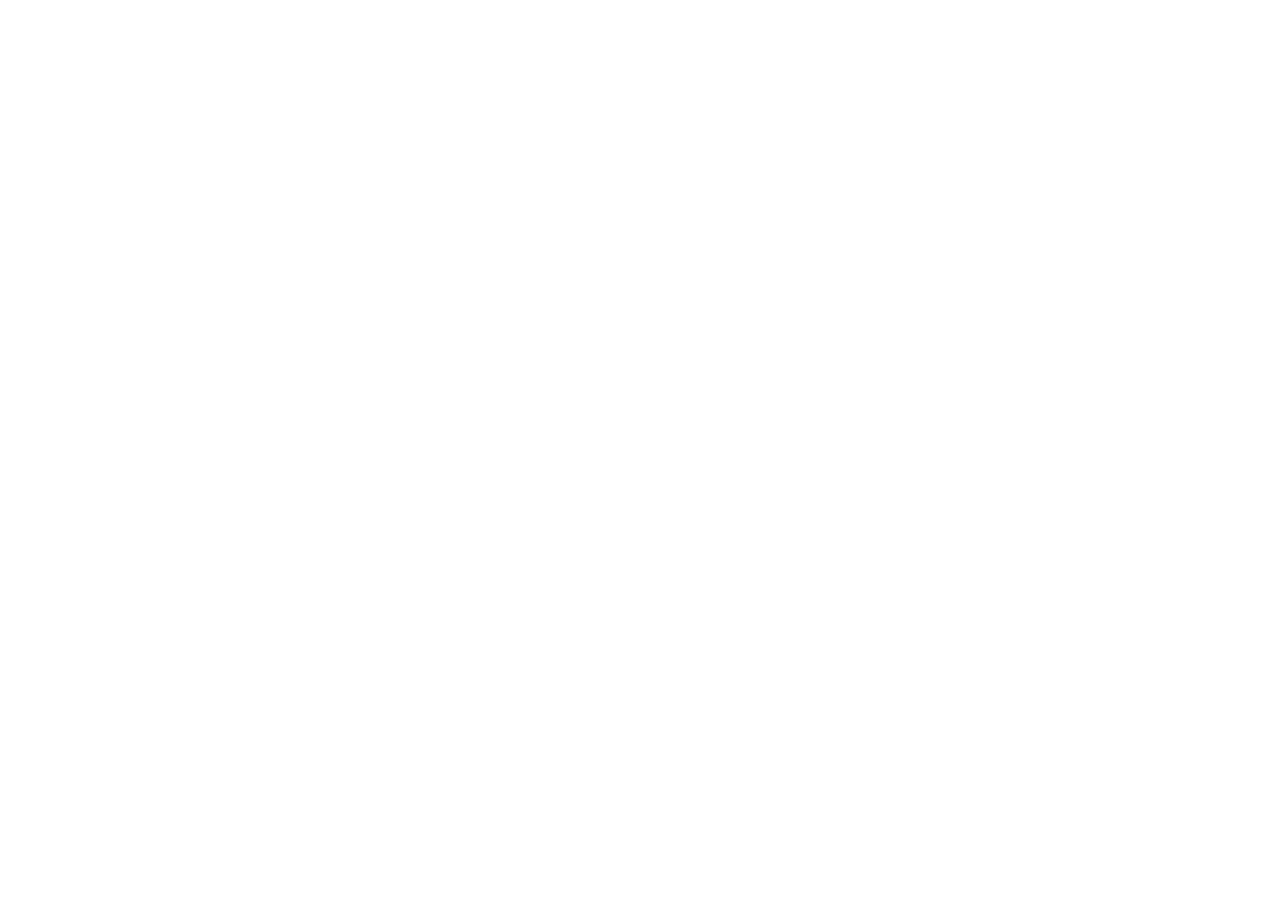
==== index.html @ 82bec4eb "ajout index.html" ====
<!DOCTYPE html>
<html lang="en">
<head>
    <meta charset="UTF-8">
    <meta http-equiv="X-UA-Compatible" content="IE=edge">
    <meta name="viewport" content="width=device-width, initial-scale=1.0">
    <title>Accueil – Robbie Lens Photographie</title>
</head>
<body>
   <!-- ceci est un commentare  -->
</body>
</html>
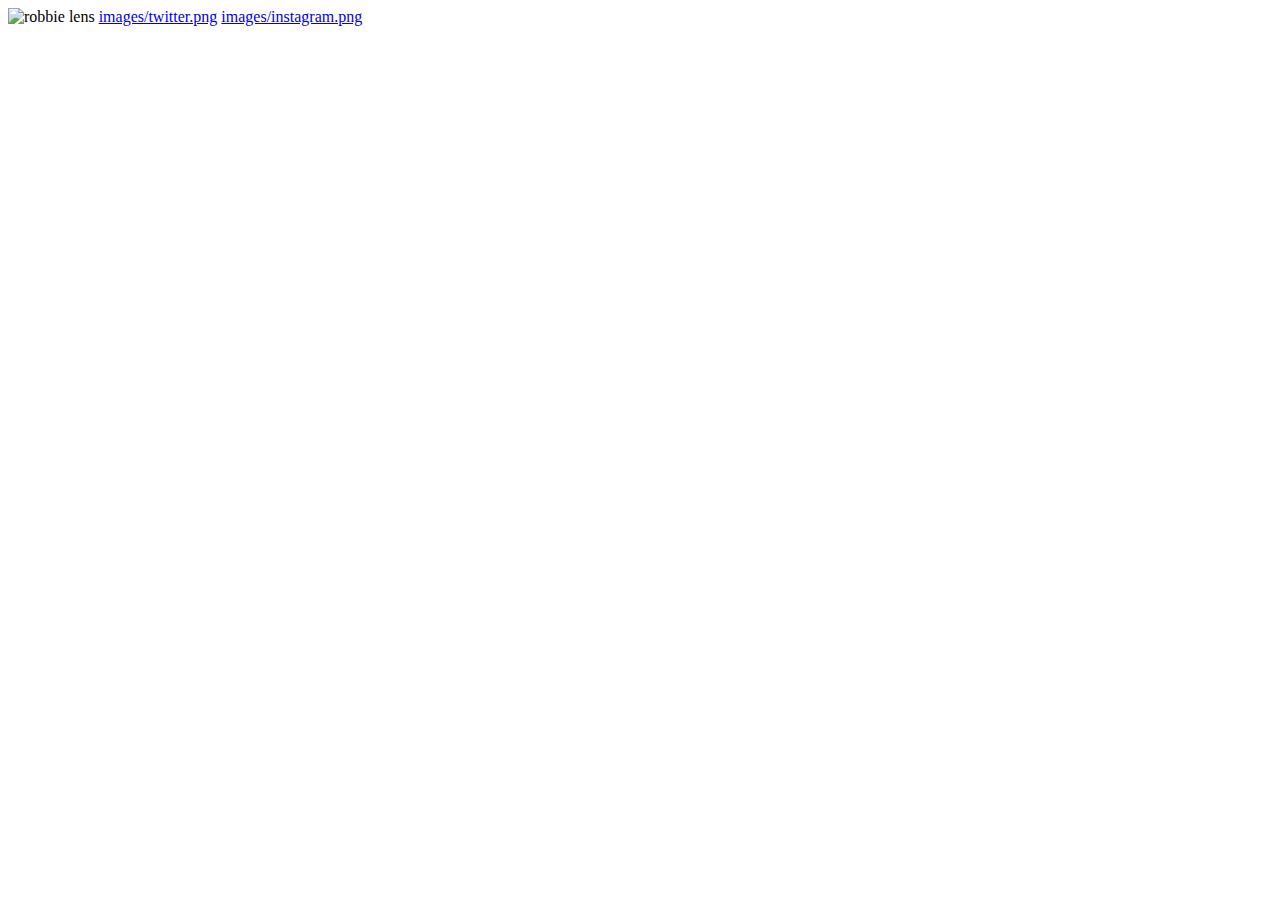
==== commit 51ae1d1b: "ajout des images" ====
--- a/index.html
+++ b/index.html
@@ -5,8 +5,13 @@
     <meta http-equiv="X-UA-Compatible" content="IE=edge">
     <meta name="viewport" content="width=device-width, initial-scale=1.0">
     <title>Accueil – Robbie Lens Photographie</title>
+
 </head>
 <body>
    <!-- ceci est un commentare  -->
+<img src="images/robbie-lens.png" alt="robbie lens">
+
+   <a href="https://twitter.com/">images/twitter.png</a>
+<a href="https://www.instagram.com/">images/instagram.png</a>
 </body>
 </html>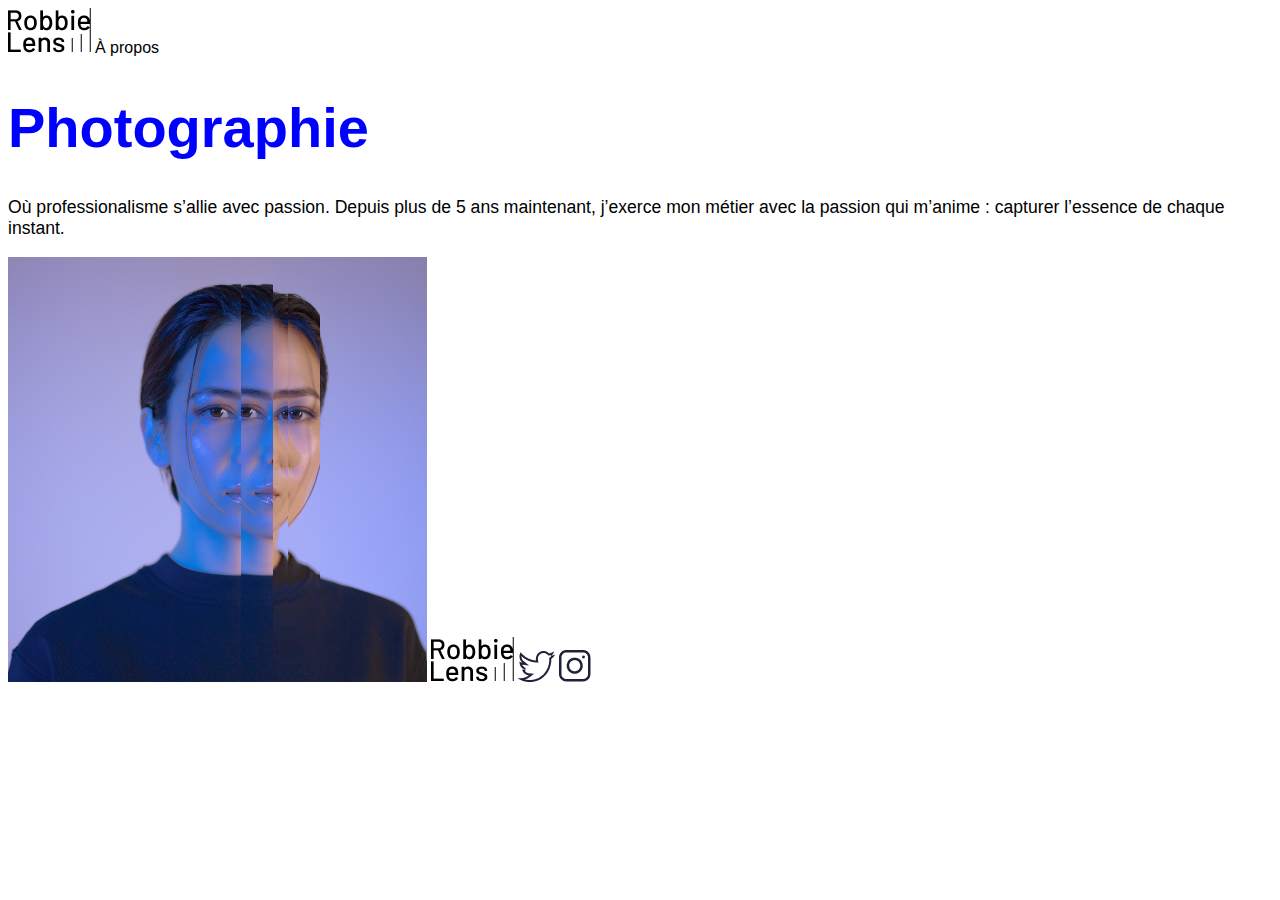
==== commit 4dbe0030: "exercice dur les fonts" ====
--- a/index.html
+++ b/index.html
@@ -5,13 +5,32 @@
     <meta http-equiv="X-UA-Compatible" content="IE=edge">
     <meta name="viewport" content="width=device-width, initial-scale=1.0">
     <title>Accueil – Robbie Lens Photographie</title>
+<link rel="stylesheet" href="style.css">
+</head>
 
-</head>
 <body>
-   <!-- ceci est un commentare  -->
-<img src="images/robbie-lens.png" alt="robbie lens">
 
-   <a href="https://twitter.com/">images/twitter.png</a>
-<a href="https://www.instagram.com/">images/instagram.png</a>
+   <div>
+   <img src="images/logo.png" alt="Logo Robbie Lens">
+   <a href="a-propos.html">À propos</a>
+</div>
+
+   <h1>Photographie</h1>
+   <p>
+       Où <span>professionalisme</span> s’allie avec <span>passion</span>. Depuis plus de 5 ans maintenant, j’exerce mon métier avec la passion
+       qui m’anime : capturer l’essence de chaque instant.
+   </p>
+
+   <div>
+   <img src="images/robbie-lens.png" alt="Portrait de la photographe Robbie Lens">
+   <img src="images/logo.png" alt="Logo Robbie Lens">
+   <a target="_blank" href="https://twitter.com/">
+       <img src="images/twitter.png" alt="Logo Twitter">
+   </a>
+   <a target="_blank" href="https://www.instagram.com/">
+       <img src="images/instagram.png" alt="Logo Instagram">
+   </a>
+
+</div>
 </body>
 </html>--- a/style.css
+++ b/style.css
@@ -0,0 +1,27 @@
+h1 {
+    color: blue;
+    font-size: 3.5em;
+    font-family: 'Montserrat', sans-serif;
+}
+a{
+    color: black;
+    text-decoration: none;
+    font-size: 1em;
+    font-family: 'Manrope', sans-serif;
+}
+em{
+    color: #A5B4FC;
+    font-style: normal;
+}
+
+p{
+font-size: 1.1em;
+font-family: 'Manrope', sans-serif;
+
+}
+
+ul{
+    font-size: 1.1em;
+    font-family: 'Manrope', sans-serif;
+
+}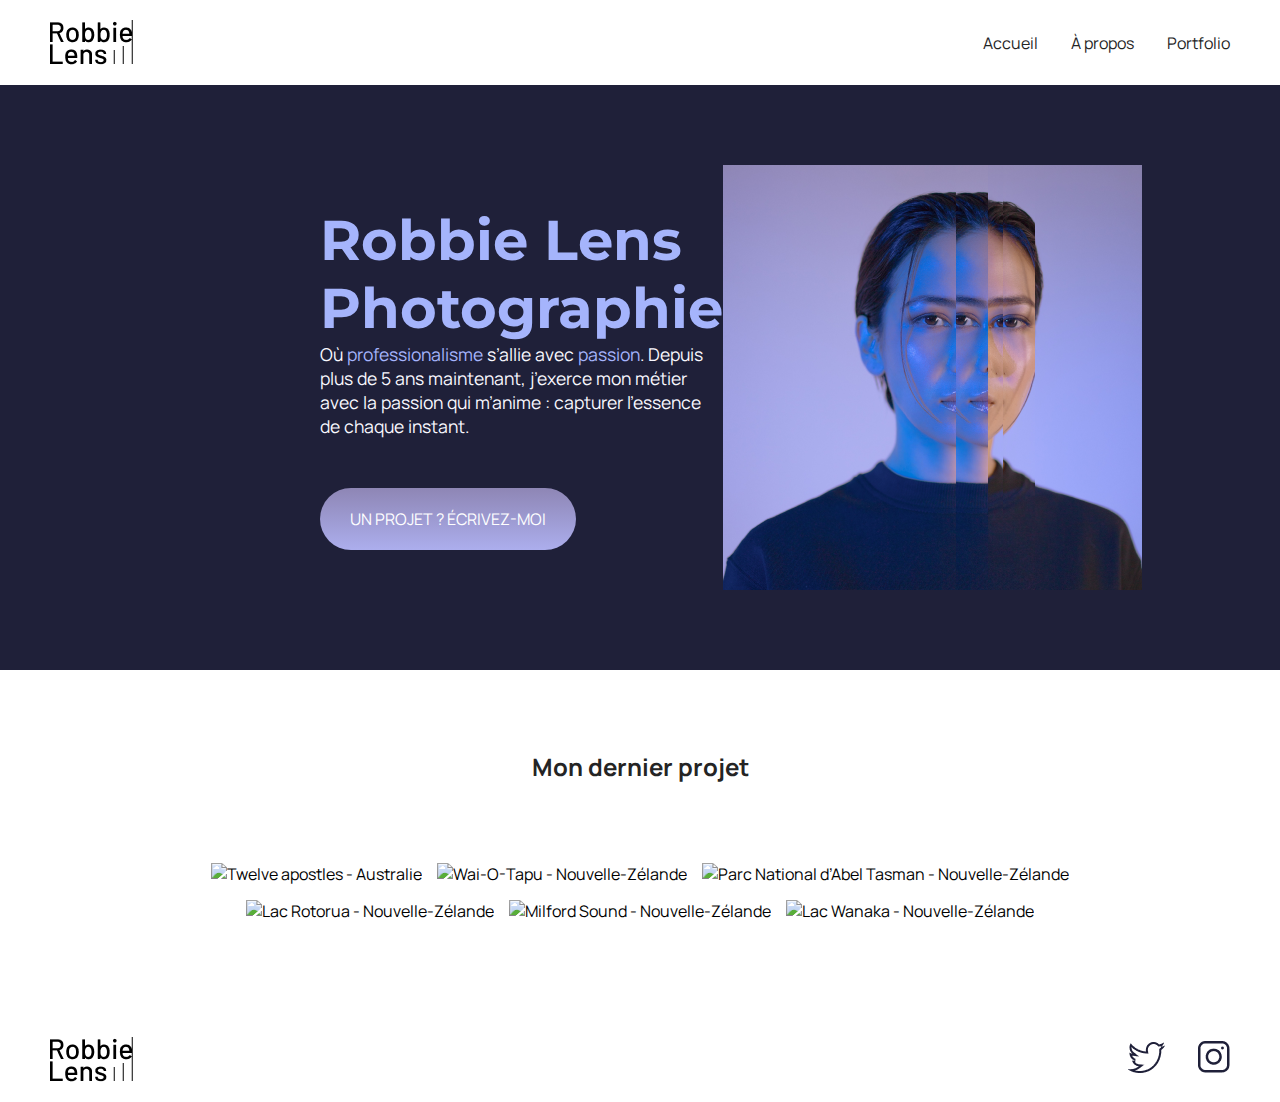
==== commit ff9a2725: "modif index.html" ====
--- a/index.html
+++ b/index.html
@@ -1,36 +1,86 @@
 <!DOCTYPE html>
-<html lang="en">
-<head>
-    <meta charset="UTF-8">
-    <meta http-equiv="X-UA-Compatible" content="IE=edge">
-    <meta name="viewport" content="width=device-width, initial-scale=1.0">
-    <title>Accueil – Robbie Lens Photographie</title>
-<link rel="stylesheet" href="style.css">
-</head>
+<html lang="fr">
+  <head>
+    <meta charset="utf-8" />
+    <title>Accueil - Robbie Lens Photographie</title>
+    <link href="style.css" rel="stylesheet" />
+    <link rel="preconnect" href="https://fonts.googleapis.com" />
+    <link rel="preconnect" href="https://fonts.gstatic.com" crossorigin />
+    <link
+      href="https://fonts.googleapis.com/css2?family=Manrope&family=Montserrat&display=swap"
+      rel="stylesheet"
+    />
+  </head>
 
-<body>
-
-   <div>
-   <img src="images/logo.png" alt="Logo Robbie Lens">
-   <a href="a-propos.html">À propos</a>
-</div>
-
-   <h1>Photographie</h1>
-   <p>
-       Où <span>professionalisme</span> s’allie avec <span>passion</span>. Depuis plus de 5 ans maintenant, j’exerce mon métier avec la passion
-       qui m’anime : capturer l’essence de chaque instant.
-   </p>
-
-   <div>
-   <img src="images/robbie-lens.png" alt="Portrait de la photographe Robbie Lens">
-   <img src="images/logo.png" alt="Logo Robbie Lens">
-   <a target="_blank" href="https://twitter.com/">
-       <img src="images/twitter.png" alt="Logo Twitter">
-   </a>
-   <a target="_blank" href="https://www.instagram.com/">
-       <img src="images/instagram.png" alt="Logo Instagram">
-   </a>
-
-</div>
-</body>
-</html>+  <body>
+    <header>
+      <nav>
+        <img src="images/logo.png" alt="Logo Robbie Lens" />
+        <div>
+          <a href="index.html">Accueil</a>
+          <a href="a-propos.html">À propos</a>
+          <a href="portfolio.html">Portfolio</a>
+        </div>
+      </nav>
+    </header>
+    <main>
+      <section class="accueil-introduction">
+        <div>
+          <h1>Robbie Lens Photographie</h1>
+          <p>
+            Où <em>professionalisme</em> s’allie avec <em>passion</em>. Depuis
+            plus de 5 ans maintenant, j’exerce mon métier avec la passion qui
+            m’anime : capturer l’essence de chaque instant.
+          </p>
+          <a href="" class="cta">UN PROJET ? ÉCRIVEZ-MOI</a>
+        </div>
+        <img
+          src="images/robbie-lens.png"
+          alt="Portrait avec effet de la photographe Robbie Lens"
+        />
+      </section>
+      <section class="accueil-photos">
+        <h2>Mon dernier projet</h2>
+        <div>
+          <img
+            src="images/accueil/element-1.png"
+            alt="Twelve apostles - Australie"
+          />
+          <img
+            src="images/accueil/element-2.png"
+            alt="Wai-O-Tapu - Nouvelle-Zélande"
+          />
+          <img
+            src="images/accueil/element-3.png"
+            alt="Parc National d’Abel Tasman - Nouvelle-Zélande"
+          />
+        </div>
+        <div>
+          <img
+            src="images/accueil/element-4.png"
+            alt="Lac Rotorua - Nouvelle-Zélande"
+          />
+          <img
+            src="images/accueil/element-5.png"
+            alt="Milford Sound - Nouvelle-Zélande"
+          />
+          <img
+            src="images/accueil/element-6.png"
+            alt="Lac Wanaka - Nouvelle-Zélande"
+          />
+        </div>
+      </section>
+    </main>
+    <footer>
+      <img src="images/logo.png" alt="Logo Robbie Lens" />
+      <div>
+        <a target="_blank" href="https://twitter.com/" class="lien-icone">
+          <img src="images/twitter.png" alt="Logo Twitter" />
+        </a>
+        <a target="_blank" href="https://www.instagram.com/" class="lien-icone">
+          <img src="images/instagram.png" alt="Logo Instagram" />
+        </a>
+      </div>
+    </footer>
+  </body>
+</html>
--- a/style.css
+++ b/style.css
@@ -1,27 +1,181 @@
-h1 {
-    color: blue;
-    font-size: 3.5em;
-    font-family: 'Montserrat', sans-serif;
-}
-a{
-    color: black;
-    text-decoration: none;
-    font-size: 1em;
-    font-family: 'Manrope', sans-serif;
-}
-em{
-    color: #A5B4FC;
-    font-style: normal;
+* {
+  margin: 0;
 }
 
-p{
-font-size: 1.1em;
-font-family: 'Manrope', sans-serif;
-
+body {
+  font-family: "Manrope", sans-serif;
+  font-size: 1em;
+  background-color: #1f2039;
 }
 
-ul{
-    font-size: 1.1em;
-    font-family: 'Manrope', sans-serif;
+a {
+  color: #242424;
+  text-decoration: none;
+}
 
-}+em {
+  color: #a5b4fc;
+  font-style: normal;
+}
+
+h1 {
+  font-size: 3.5em;
+  color: #a5b4fc;
+  font-family: "Montserrat", sans-serif;
+}
+
+h2 {
+  color: #f9f8ff;
+}
+
+p,
+li {
+  font-size: 1.1em;
+  color: #f9f8ff;
+}
+
+header,
+footer {
+  background-color: white;
+  padding: 20px 50px;
+}
+
+.cta {
+  background: linear-gradient(#8e86b5, #acaeed);
+  color: white;
+  border-radius: 50px;
+  padding: 20px 30px;
+  display: inline-block;
+  margin-top: 50px;
+}
+
+a:hover {
+  text-decoration: underline;
+}
+
+.cta:hover {
+  background: linear-gradient(#696484, #8788ba);
+  text-decoration: none;
+}
+
+.lien-icone {
+  margin-left: 30px;
+}
+
+.lien-icone:hover {
+  opacity: 0.5;
+}
+
+.carre-contenu {
+  border-right: 1px solid #8e86b5;
+  border-bottom: 1px solid #8e86b5;
+  padding: 50px;
+}
+
+.carre-contenu h2 {
+  margin-top: 30px;
+}
+
+.carre-contenu ul {
+  margin-top: 30px;
+}
+
+section {
+  padding: 80px;
+}
+
+.a-propos-main {
+  width: 50%;
+  margin: auto;
+}
+
+footer,
+nav {
+  display: flex;
+  flex-direction: row;
+  align-items: center;
+  justify-content: space-between;
+}
+
+nav a {
+  margin-left: 30px;
+}
+
+.accueil-photos {
+  background-color: white;
+  padding: 80px;
+}
+
+.accueil-photos h2 {
+  color: #242424;
+  text-align: center;
+  margin-bottom: 80px;
+}
+
+.accueil-photos div {
+  display: flex;
+  flex-direction: row;
+  gap: 15px;
+  justify-content: center;
+  margin-bottom: 15px;
+}
+
+.accueil-introduction {
+  display: flex;
+  flex-direction: row;
+  width: 50%;
+  align-items: center;
+  margin: auto;
+}
+
+.portfolio-section-photos {
+  background-color: white;
+}
+
+.portfolio-section-photos h2 {
+  color: #242424;
+  margin-bottom: 80px;
+}
+
+.grid-paysages {
+  display: grid;
+  grid-template-columns: 1fr 1fr 1fr;
+  grid-template-rows: 300px 300px 300px;
+  gap: 15px;
+}
+
+.grid-portraits {
+  display: grid;
+  grid-template-columns: 1fr 1fr 1fr;
+  grid-template-rows: 300px 300px;
+  gap: 15px;
+}
+
+.grid-paysages img,
+.grid-portraits img {
+  width: 100%;
+  height: 100%;
+  /* Même si vous ne connaissez pas cette propriété, vous en aurez besoin pour permettre aux images de respecter les dimensions de la grid CSS */
+  object-fit: cover;
+}
+.lien-conteneur-photo {
+  position: relative;
+}
+
+.lien-conteneur-photo:hover .photo-hover {
+  display: flex;
+}
+.photo-hover {
+  position: absolute;
+  top: 0;
+  left: 0;
+  right: 0;
+  bottom: 0;
+  display: flex;
+  align-items: center;
+  justify-content: center;
+  color: white;
+  font-size: 1.5em;
+  background-color: rgba(0, 0, 0, 0.7);
+  display: none;
+}
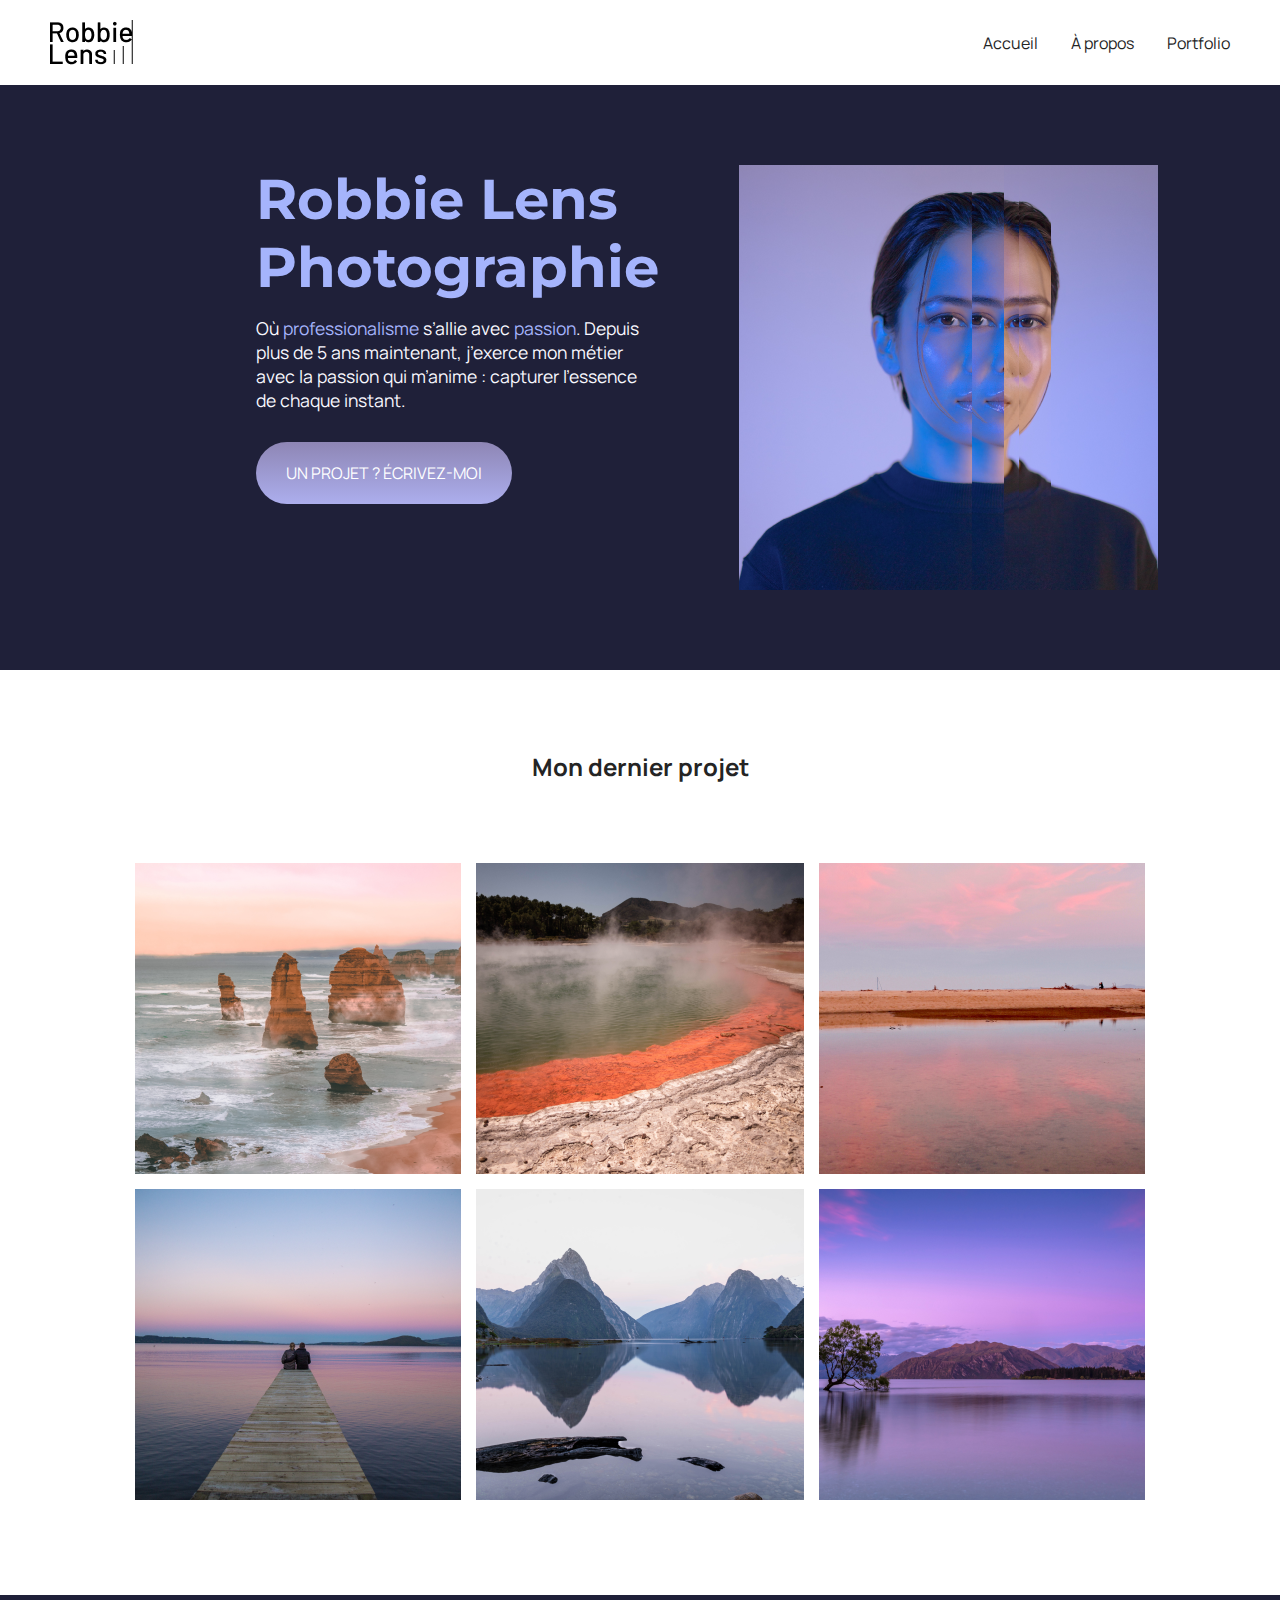
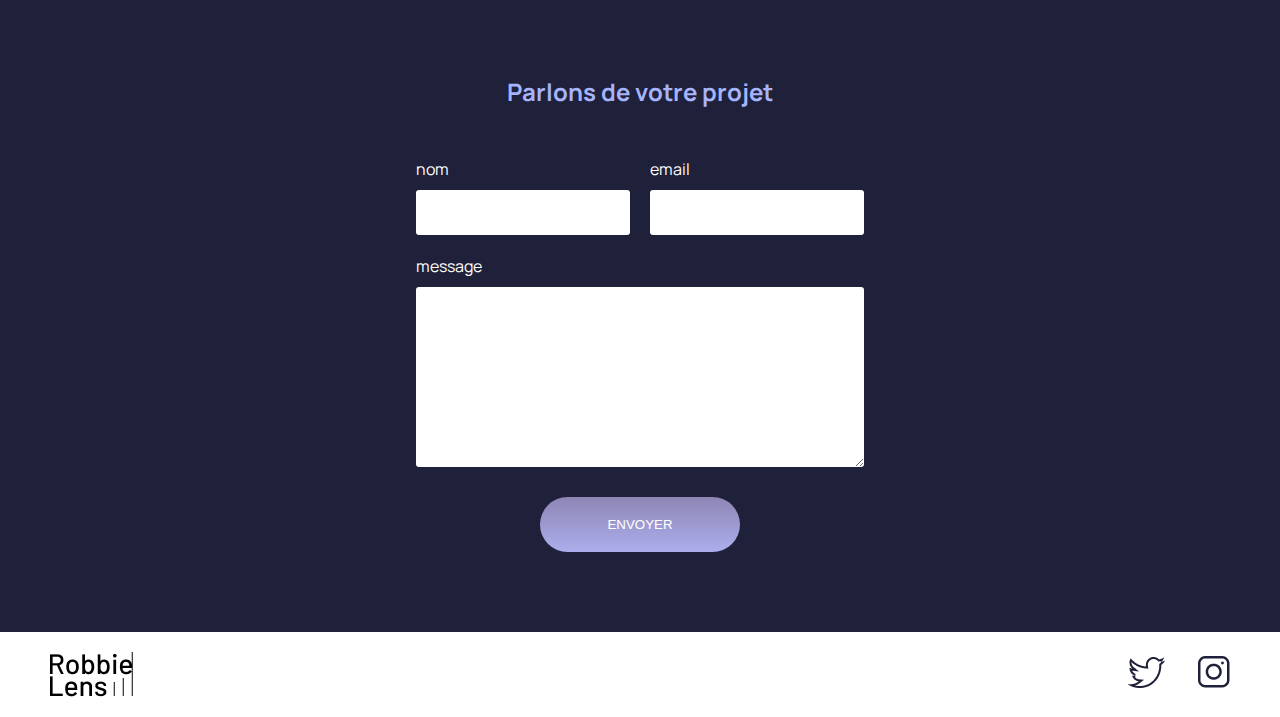
==== commit 35066099: "fin du cours" ====
--- a/index.html
+++ b/index.html
@@ -3,7 +3,8 @@
   <head>
     <meta charset="utf-8" />
     <title>Accueil - Robbie Lens Photographie</title>
-    <link href="style.css" rel="stylesheet" />
+    <link href="style/style.css" rel="stylesheet" />
+    <link href="style/index.css" rel="stylesheet" />
     <link rel="preconnect" href="https://fonts.googleapis.com" />
     <link rel="preconnect" href="https://fonts.gstatic.com" crossorigin />
     <link
@@ -32,7 +33,7 @@
             plus de 5 ans maintenant, j’exerce mon métier avec la passion qui
             m’anime : capturer l’essence de chaque instant.
           </p>
-          <a href="" class="cta">UN PROJET ? ÉCRIVEZ-MOI</a>
+          <a href="#contact" class="cta">UN PROJET ? ÉCRIVEZ-MOI</a>
         </div>
         <img
           src="images/robbie-lens.png"
@@ -70,6 +71,24 @@
           />
         </div>
       </section>
+      <section id="contact" class="section-contact">
+        <h2>Parlons de votre projet</h2>
+        <form method="get" action="#">
+          <div class="form-nom-email">
+            <div class="form-column">
+              <label for="nom">nom</label>
+              <input type="text" name="nom" id="nom" />
+            </div>
+            <div class="form-column">
+              <label for="email">email</label>
+              <input type="email" name="email" id="email" />
+            </div>
+          </div>
+          <label for="message">message</label>
+          <textarea name="message" id="message" rows="10"></textarea>
+          <input type="submit" value="ENVOYER" class="cta" />
+        </form>
+      </section>
     </main>
     <footer>
       <img src="images/logo.png" alt="Logo Robbie Lens" />
--- a/style/style.css
+++ b/style/style.css
@@ -0,0 +1,110 @@
+* {
+  margin: 0;
+}
+
+body {
+  font-family: "Manrope", sans-serif;
+  font-size: 1em;
+  background-color: #1f2039;
+}
+
+a {
+  color: #242424;
+  text-decoration: none;
+}
+
+em {
+  color: #a5b4fc;
+  font-style: normal;
+}
+
+h1 {
+  font-size: 3.5em;
+  color: #a5b4fc;
+  font-family: "Montserrat", sans-serif;
+}
+
+h2 {
+  color: #f9f8ff;
+}
+
+p,
+li {
+  font-size: 1.1em;
+  color: #f9f8ff;
+}
+
+header,
+footer {
+  background-color: white;
+  padding: 20px 50px;
+}
+
+.cta {
+  display: inline-block;
+  background: linear-gradient(#8e86b5, #acaeed);
+  color: white;
+  border-radius: 50px;
+  padding: 20px 30px;
+}
+
+a:hover {
+  text-decoration: underline;
+}
+
+.cta:hover {
+  background: linear-gradient(#696484, #8788ba);
+  text-decoration: none;
+}
+
+.lien-icone {
+  margin-left: 30px;
+}
+
+.lien-icone:hover {
+  opacity: 0.5;
+}
+
+section {
+  padding: 80px;
+}
+
+footer,
+nav {
+  display: flex;
+  flex-direction: row;
+  align-items: center;
+  justify-content: space-between;
+}
+
+nav a {
+  margin-left: 30px;
+}
+
+@media screen and (max-width: 996px) {
+  section.tarifs {
+    display: none;
+  }
+
+  form {
+    width: 1000px;
+  }
+
+  .accueil-introduction {
+    flex-direction: column;
+    align-items: center;
+    justify-content: center;
+  }
+  .accueil-photos {
+    padding: 20px;
+  }
+  .accueil-photos div {
+    flex-direction: column;
+  }
+  header nav {
+    display: flex;
+    flex-direction: column;
+    align-items: center;
+    justify-content: center;
+  }
+}
--- a/style/index.css
+++ b/style/index.css
@@ -0,0 +1,118 @@
+.accueil-photos {
+  background-color: white;
+  padding: 80px;
+}
+
+.accueil-photos h2 {
+  color: #242424;
+  text-align: center;
+  margin-bottom: 80px;
+}
+
+.accueil-photos div {
+  display: flex;
+  flex-direction: row;
+  gap: 15px;
+  justify-content: center;
+  margin-bottom: 15px;
+}
+
+.accueil-introduction {
+  display: flex;
+  flex-direction: row;
+  width: 60%;
+  align-items: flex-start;
+  margin: auto;
+}
+
+.accueil-introduction h1 {
+  margin-bottom: 15px;
+}
+
+.accueil-introduction p {
+  margin-bottom: 30px;
+}
+
+.accueil-introduction div {
+  padding-right: 80px;
+}
+
+.section-contact h2 {
+  color: #a5b4fc;
+  text-align: center;
+  margin-bottom: 50px;
+}
+
+form {
+  display: flex;
+  flex-direction: column;
+  width: 40%;
+  margin: auto;
+  color: white;
+}
+
+.form-nom-email {
+  display: flex;
+  flex-direction: row;
+  gap: 20px;
+}
+
+.form-column {
+  flex: 1;
+  display: flex;
+  flex-direction: column;
+  margin-bottom: 20px;
+}
+
+input,
+textarea {
+  padding: 15px;
+  border-radius: 3px;
+  border: none;
+}
+
+label {
+  margin-bottom: 10px;
+}
+
+input[type="submit"] {
+  width: 200px;
+  margin: auto;
+  margin-top: 30px;
+}
+@media screen and (max-width: 996px) {
+  .accueil-introduction {
+    flex-direction: column;
+    align-items: center;
+    justify-content: center;
+  }
+
+  .accueil-introduction div {
+    padding-right: 0;
+    text-align: center;
+    order: 2;
+  }
+
+  .accueil-introduction img {
+    order: 1;
+    margin-bottom: 20px;
+    width: 100%;
+  }
+
+  .accueil-photos {
+    padding: 20px;
+  }
+
+  .accueil-photos div {
+    flex-direction: column;
+  }
+
+  .section-contact {
+    padding: 50px 20px;
+  }
+
+  .form-nom-email {
+    flex-direction: column;
+    gap: 0;
+  }
+}
